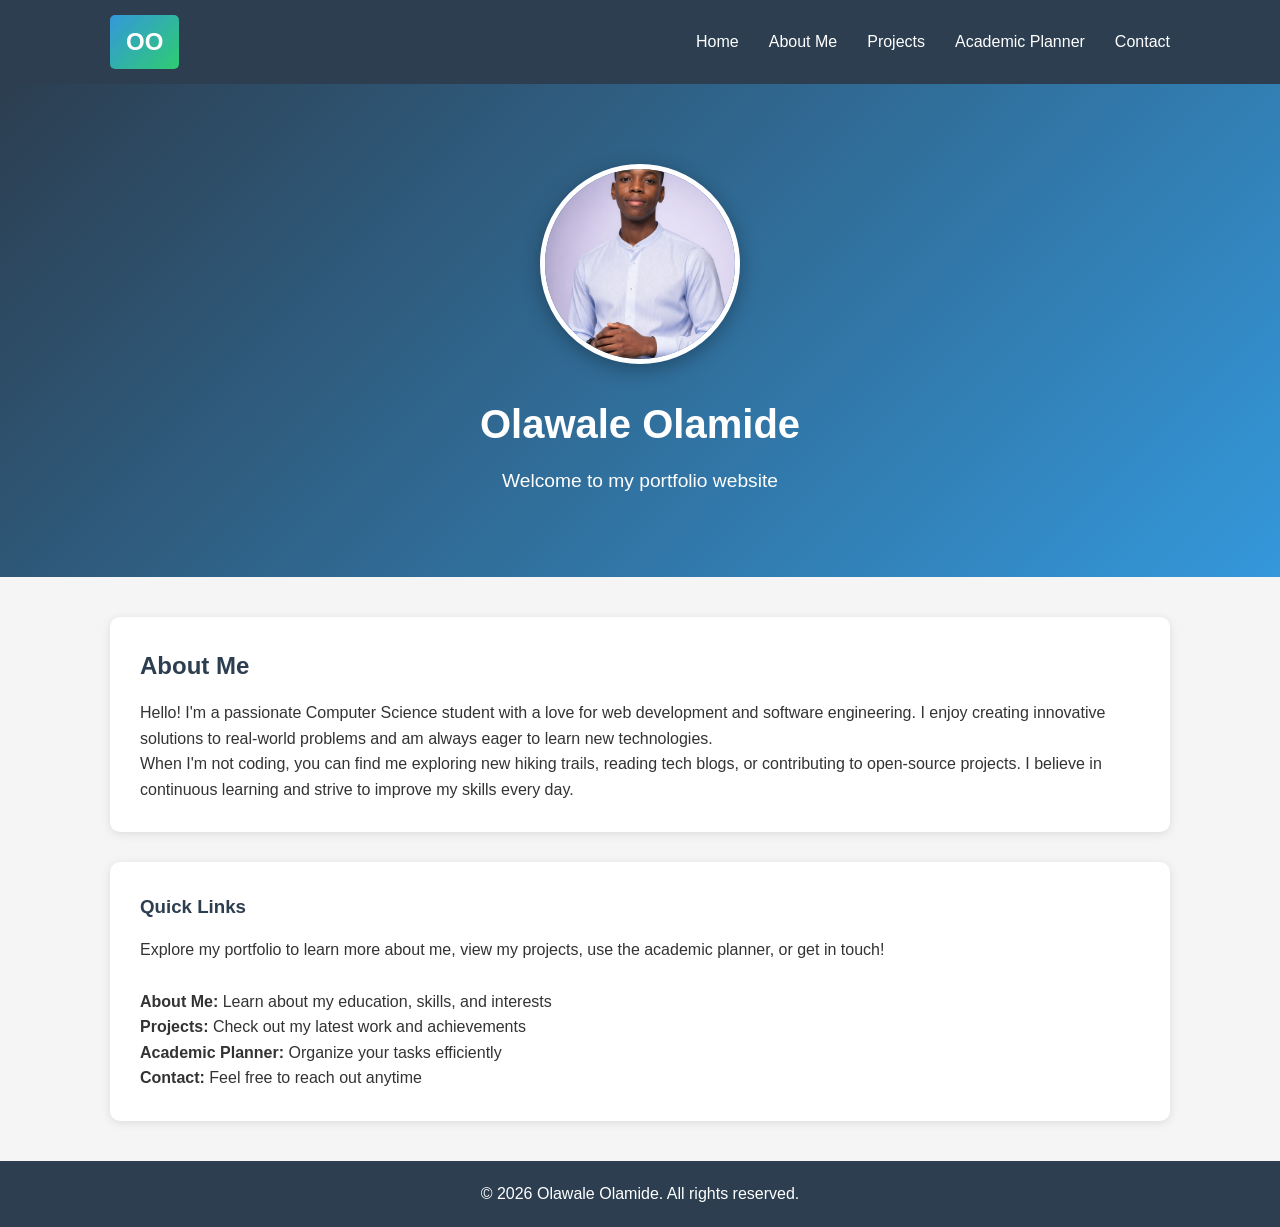
==== index.html @ 68f04a1d "Add responsive header with logo and hamburger menu" ====
<!DOCTYPE html>
<html lang="en">
<head>
    <meta charset="UTF-8">
    <meta name="viewport" content="width=device-width, initial-scale=1.0">
    <title>Olawale Olamide - Portfolio</title>
    <link rel="stylesheet" href="styles.css">
</head>
<body>
    <nav>
        <div class="nav-container">
            <a href="index.html" class="logo">OO</a>
            <button class="hamburger" id="hamburger" aria-label="Menu">
                <span></span>
                <span></span>
                <span></span>
            </button>
            <ul class="nav-menu" id="navMenu">
                <li><a href="index.html">Home</a></li>
                <li><a href="about.html">About Me</a></li>
                <li><a href="projects.html">Projects</a></li>
                <li><a href="planner.html">Academic Planner</a></li>
                <li><a href="contact.html">Contact</a></li>
            </ul>
        </div>
    </nav>

    <section class="hero">
        <img src="images/ChatGPT Image Dec 24, 2025, 05_37_59 PM.png" alt="Olawale Olamide">
        <h1>Olawale Olamide</h1>
        <p>Welcome to my portfolio website</p>
    </section>

    <div class="container">
        <div class="card bio">
            <div class="bio-text">
                <h3>About Me</h3>
                <p>Hello! I'm a passionate Computer Science student with a love for web development and software engineering. I enjoy creating innovative solutions to real-world problems and am always eager to learn new technologies.</p>
                <p>When I'm not coding, you can find me exploring new hiking trails, reading tech blogs, or contributing to open-source projects. I believe in continuous learning and strive to improve my skills every day.</p>
            </div>
        </div>

        <div class="card">
            <h3 style="color: #2c3e50; margin-bottom: 15px;">Quick Links</h3>
            <p>Explore my portfolio to learn more about me, view my projects, use the academic planner, or get in touch!</p>
            <br>
            <p><strong>About Me:</strong> Learn about my education, skills, and interests</p>
            <p><strong>Projects:</strong> Check out my latest work and achievements</p>
            <p><strong>Academic Planner:</strong> Organize your tasks efficiently</p>
            <p><strong>Contact:</strong> Feel free to reach out anytime</p>
        </div>
    </div>

    <footer>
        <p>&copy; 2026 Olawale Olamide. All rights reserved.</p>
    </footer>
    <script src="script.js"></script>
</body>
</html>
---- styles.css ----
* {
    margin: 0;
    padding: 0;
    box-sizing: border-box;
}

html {
    scroll-behavior: smooth;
}

body {
    font-family: 'Segoe UI', Tahoma, Geneva, Verdana, sans-serif;
    line-height: 1.6;
    color: #333;
    background-color: #f5f5f5;
    animation: fadeIn 0.8s ease-in;
}

@keyframes fadeIn {
    from { opacity: 0; }
    to { opacity: 1; }
}

@keyframes slideUp {
    from { 
        opacity: 0; 
        transform: translateY(30px); 
    }
    to { 
        opacity: 1; 
        transform: translateY(0); 
    }
}

@keyframes slideIn {
    from { 
        opacity: 0; 
        transform: translateX(-30px); 
    }
    to { 
        opacity: 1; 
        transform: translateX(0); 
    }
}

@keyframes scaleIn {
    from { 
        opacity: 0; 
        transform: scale(0.9); 
    }
    to { 
        opacity: 1; 
        transform: scale(1); 
    }
}

@keyframes pulse {
    0%, 100% { transform: scale(1); }
    50% { transform: scale(1.05); }
}

@keyframes bounce {
    0%, 20%, 50%, 80%, 100% { transform: translateY(0); }
    40% { transform: translateY(-10px); }
    60% { transform: translateY(-5px); }
}

@keyframes shimmer {
    0% { background-position: -200% 0; }
    100% { background-position: 200% 0; }
}

/* Navigation */
nav {
    background-color: #2c3e50;
    padding: 15px 0;
    position: sticky;
    top: 0;
    z-index: 100;
}

.nav-container {
    max-width: 1100px;
    margin: 0 auto;
    padding: 0 20px;
    display: flex;
    justify-content: space-between;
    align-items: center;
}

.logo {
    color: white;
    font-size: 24px;
    font-weight: bold;
    text-decoration: none;
    background: linear-gradient(135deg, #3498db, #2ecc71);
    padding: 8px 16px;
    border-radius: 5px;
    transition: all 0.3s ease;
}

.logo:hover {
    transform: scale(1.05);
    box-shadow: 0 5px 15px rgba(52, 152, 219, 0.4);
}

.hamburger {
    display: none;
    flex-direction: column;
    cursor: pointer;
    background: none;
    border: none;
    padding: 5px;
    z-index: 101;
}

.hamburger span {
    width: 25px;
    height: 3px;
    background: white;
    margin: 3px 0;
    transition: all 0.3s ease;
    border-radius: 2px;
}

.hamburger.active span:nth-child(1) {
    transform: rotate(45deg) translate(5px, 5px);
}

.hamburger.active span:nth-child(2) {
    opacity: 0;
}

.hamburger.active span:nth-child(3) {
    transform: rotate(-45deg) translate(7px, -6px);
}

.nav-menu {
    list-style: none;
    display: flex;
    gap: 30px;
}

.nav-menu li a {
    color: white;
    text-decoration: none;
    font-size: 16px;
    transition: all 0.3s ease;
    position: relative;
    padding: 5px 0;
}

.nav-menu li a::after {
    content: '';
    position: absolute;
    width: 0;
    height: 2px;
    bottom: 0;
    left: 50%;
    background: #3498db;
    transition: all 0.3s ease;
    transform: translateX(-50%);
}

.nav-menu li a:hover {
    color: #3498db;
}

.nav-menu li a:hover::after {
    width: 100%;
}

/* Hero Section */
.hero {
    background: linear-gradient(135deg, #2c3e50, #3498db);
    color: white;
    text-align: center;
    padding: 80px 20px;
}

.hero img {
    width: 200px;
    height: 200px;
    border-radius: 50%;
    object-fit: cover;
    border: 5px solid white;
    margin-bottom: 20px;
    transition: all 0.4s ease;
    box-shadow: 0 5px 20px rgba(0,0,0,0.3);
}

.hero img:hover {
    transform: scale(1.1) rotate(5deg);
    box-shadow: 0 10px 30px rgba(0,0,0,0.4);
}

.hero h1 {
    font-size: 2.5em;
    margin-bottom: 10px;
}

.hero p {
    font-size: 1.2em;
    max-width: 600px;
    margin: 0 auto;
}

/* Container */
.container {
    max-width: 1100px;
    margin: 40px auto;
    padding: 0 20px;
}

/* Section Titles */
.section-title {
    text-align: center;
    font-size: 2em;
    color: #2c3e50;
    margin-bottom: 30px;
    position: relative;
}

.section-title::after {
    content: '';
    display: block;
    width: 80px;
    height: 4px;
    background: linear-gradient(90deg, #3498db, #2ecc71);
    margin: 10px auto 0;
    animation: shimmer 2s infinite;
    background-size: 200% 100%;
}

/* Cards */
.card {
    background: white;
    border-radius: 10px;
    box-shadow: 0 2px 10px rgba(0,0,0,0.1);
    padding: 30px;
    margin-bottom: 30px;
    transition: all 0.4s ease;
}

.card:hover {
    transform: translateY(-8px);
    box-shadow: 0 15px 35px rgba(0,0,0,0.15);
}

/* Reveal Animation */
.reveal-item {
    opacity: 0;
    transform: translateY(30px);
}

.reveal-item.revealed {
    opacity: 1;
    transform: translateY(0);
}

/* Bio Section */
.bio {
    display: flex;
    gap: 40px;
    align-items: center;
    flex-wrap: wrap;
}

.bio-text {
    flex: 1;
    min-width: 300px;
}

.bio-text h3 {
    color: #2c3e50;
    margin-bottom: 15px;
    font-size: 1.5em;
}

/* About Page */
.about-grid {
    display: grid;
    grid-template-columns: repeat(auto-fit, minmax(300px, 1fr));
    gap: 30px;
}

.skill-list {
    list-style: none;
    display: flex;
    flex-wrap: wrap;
    gap: 10px;
}

.skill-list li {
    background: linear-gradient(135deg, #3498db, #2980b9);
    color: white;
    padding: 8px 16px;
    border-radius: 20px;
    font-size: 14px;
    transition: all 0.3s ease;
    cursor: pointer;
}

.skill-list li:hover {
    transform: scale(1.1);
    box-shadow: 0 5px 15px rgba(52, 152, 219, 0.4);
}

/* Projects Page */
.projects-grid {
    display: grid;
    grid-template-columns: repeat(auto-fit, minmax(320px, 1fr));
    gap: 30px;
}

.project-card {
    background: white;
    border-radius: 10px;
    overflow: hidden;
    box-shadow: 0 2px 10px rgba(0,0,0,0.1);
    transition: all 0.4s ease;
}

.project-card:hover {
    transform: translateY(-10px) scale(1.02);
    box-shadow: 0 20px 40px rgba(0,0,0,0.2);
}

.project-card img {
    width: 100%;
    height: 200px;
    object-fit: cover;
    transition: transform 0.5s ease;
}

.project-card:hover img {
    transform: scale(1.1);
}

.project-card .project-info {
    padding: 20px;
}

.project-card h3 {
    color: #2c3e50;
    margin-bottom: 10px;
}

.project-card p {
    color: #666;
    margin-bottom: 15px;
}

.project-link {
    color: #3498db;
    text-decoration: none;
    font-weight: bold;
}

/* Planner Page */
.planner-container {
    max-width: 600px;
    margin: 0 auto;
}

.input-group {
    display: flex;
    gap: 10px;
    margin-bottom: 20px;
}

.input-group input {
    flex: 1;
    padding: 12px;
    border: 2px solid #ddd;
    border-radius: 5px;
    font-size: 16px;
    transition: all 0.3s ease;
}

.input-group input:focus {
    border-color: #3498db;
    box-shadow: 0 0 10px rgba(52, 152, 219, 0.3);
}

.input-group button {
    padding: 12px 24px;
    background: linear-gradient(135deg, #3498db, #2980b9);
    color: white;
    border: none;
    border-radius: 5px;
    cursor: pointer;
    font-size: 16px;
    transition: all 0.3s ease;
}

.input-group button:hover {
    transform: scale(1.05);
    box-shadow: 0 5px 15px rgba(52, 152, 219, 0.4);
}

.input-group button:active {
    transform: scale(0.98);
}

.task-list {
    list-style: none;
}

.task-item {
    display: flex;
    align-items: center;
    gap: 15px;
    padding: 15px;
    background: white;
    border-radius: 5px;
    margin-bottom: 10px;
    box-shadow: 0 2px 5px rgba(0,0,0,0.1);
    transition: all 0.3s ease;
}

.task-item:hover {
    transform: translateX(5px);
    box-shadow: 0 5px 15px rgba(0,0,0,0.15);
}

.task-item.completed span {
    text-decoration: line-through;
    color: #999;
}

.task-item span {
    flex: 1;
    font-size: 16px;
}

.task-item button {
    padding: 8px 12px;
    border: none;
    border-radius: 5px;
    cursor: pointer;
    font-size: 14px;
    transition: all 0.3s ease;
}

.task-item button:hover {
    transform: scale(1.1);
}

.task-item button:active {
    transform: scale(0.95);
}

.btn-complete {
    background: linear-gradient(135deg, #27ae60, #2ecc71);
    color: white;
}

.btn-complete:hover {
    box-shadow: 0 5px 15px rgba(39, 174, 96, 0.4);
}

.btn-delete {
    background: linear-gradient(135deg, #e74c3c, #c0392b);
    color: white;
}

.btn-delete:hover {
    box-shadow: 0 5px 15px rgba(231, 76, 60, 0.4);
}

/* Contact Page */
.contact-form {
    max-width: 600px;
    margin: 0 auto;
}

.form-group {
    margin-bottom: 20px;
}

.form-group label {
    display: block;
    margin-bottom: 8px;
    color: #2c3e50;
    font-weight: bold;
}

.form-group input,
.form-group textarea {
    width: 100%;
    padding: 12px;
    border: 2px solid #ddd;
    border-radius: 5px;
    font-size: 16px;
    font-family: inherit;
    transition: all 0.3s ease;
}

.form-group textarea {
    height: 150px;
    resize: vertical;
}

.form-group input:focus,
.form-group textarea:focus {
    outline: none;
    border-color: #3498db;
    box-shadow: 0 0 15px rgba(52, 152, 219, 0.3);
    transform: scale(1.02);
}

.error-message {
    color: #e74c3c;
    font-size: 14px;
    margin-top: 5px;
    display: none;
}

.submit-btn {
    width: 100%;
    padding: 14px;
    background: linear-gradient(135deg, #3498db, #2980b9);
    color: white;
    border: none;
    border-radius: 5px;
    font-size: 18px;
    cursor: pointer;
    transition: all 0.3s ease;
    position: relative;
    overflow: hidden;
}

.submit-btn::before {
    content: '';
    position: absolute;
    top: 0;
    left: -100%;
    width: 100%;
    height: 100%;
    background: linear-gradient(90deg, transparent, rgba(255,255,255,0.3), transparent);
    transition: left 0.5s ease;
}

.submit-btn:hover::before {
    left: 100%;
}

.submit-btn:hover {
    transform: translateY(-3px);
    box-shadow: 0 10px 20px rgba(52, 152, 219, 0.4);
}

.submit-btn:active {
    transform: translateY(-1px);
}

/* Footer */
footer {
    background: #2c3e50;
    color: white;
    text-align: center;
    padding: 20px;
    margin-top: 40px;
    transition: all 0.3s ease;
}

footer:hover {
    background: #34495e;
}

/* Responsive */
@media (max-width: 768px) {
    .hamburger {
        display: flex;
    }

    .nav-menu {
        position: fixed;
        top: 70px;
        left: -100%;
        width: 100%;
        height: calc(100vh - 70px);
        background: #2c3e50;
        flex-direction: column;
        align-items: center;
        justify-content: flex-start;
        padding-top: 40px;
        gap: 25px;
        transition: left 0.3s ease;
    }

    .nav-menu.active {
        left: 0;
    }

    .nav-menu li a {
        font-size: 20px;
    }

    .hero h1 {
        font-size: 1.8em;
    }

    .bio {
        flex-direction: column;
        text-align: center;
    }

    .projects-grid {
        grid-template-columns: 1fr;
    }

    .about-grid {
        grid-template-columns: 1fr;
    }
}
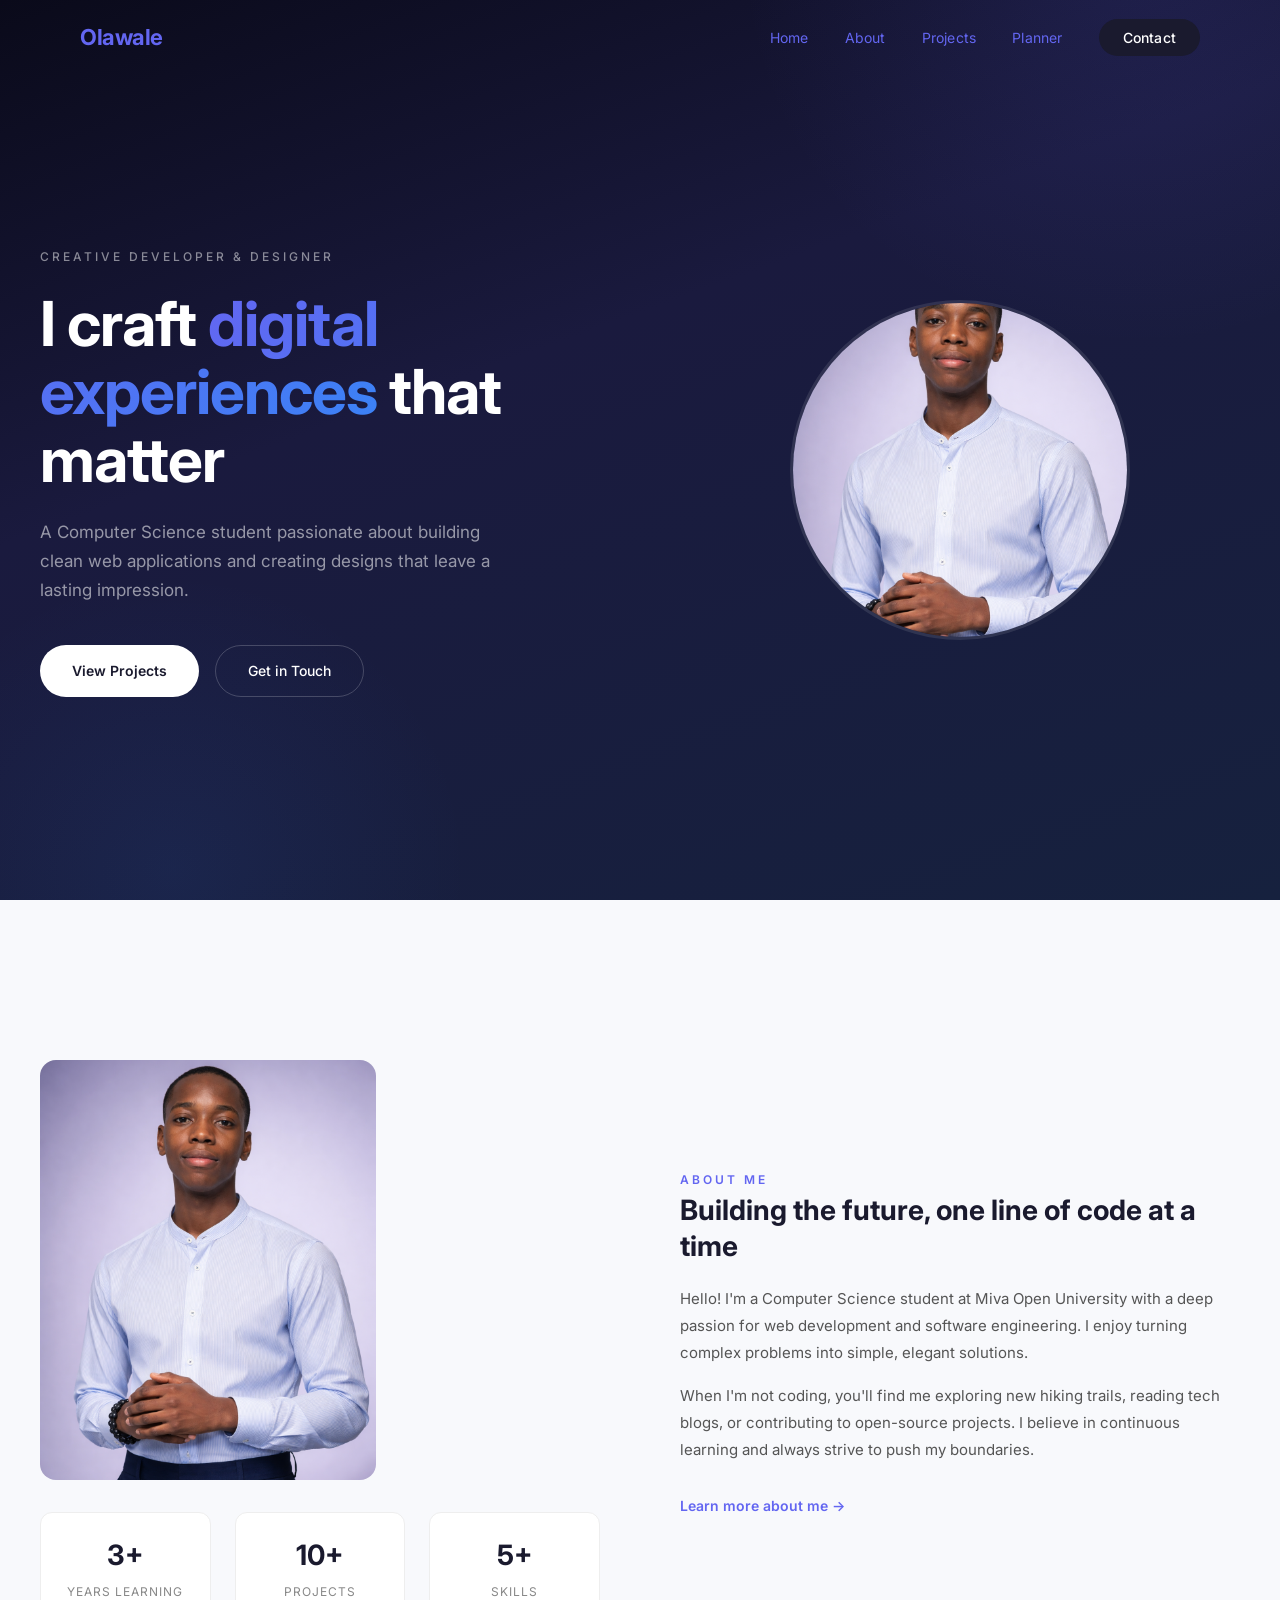
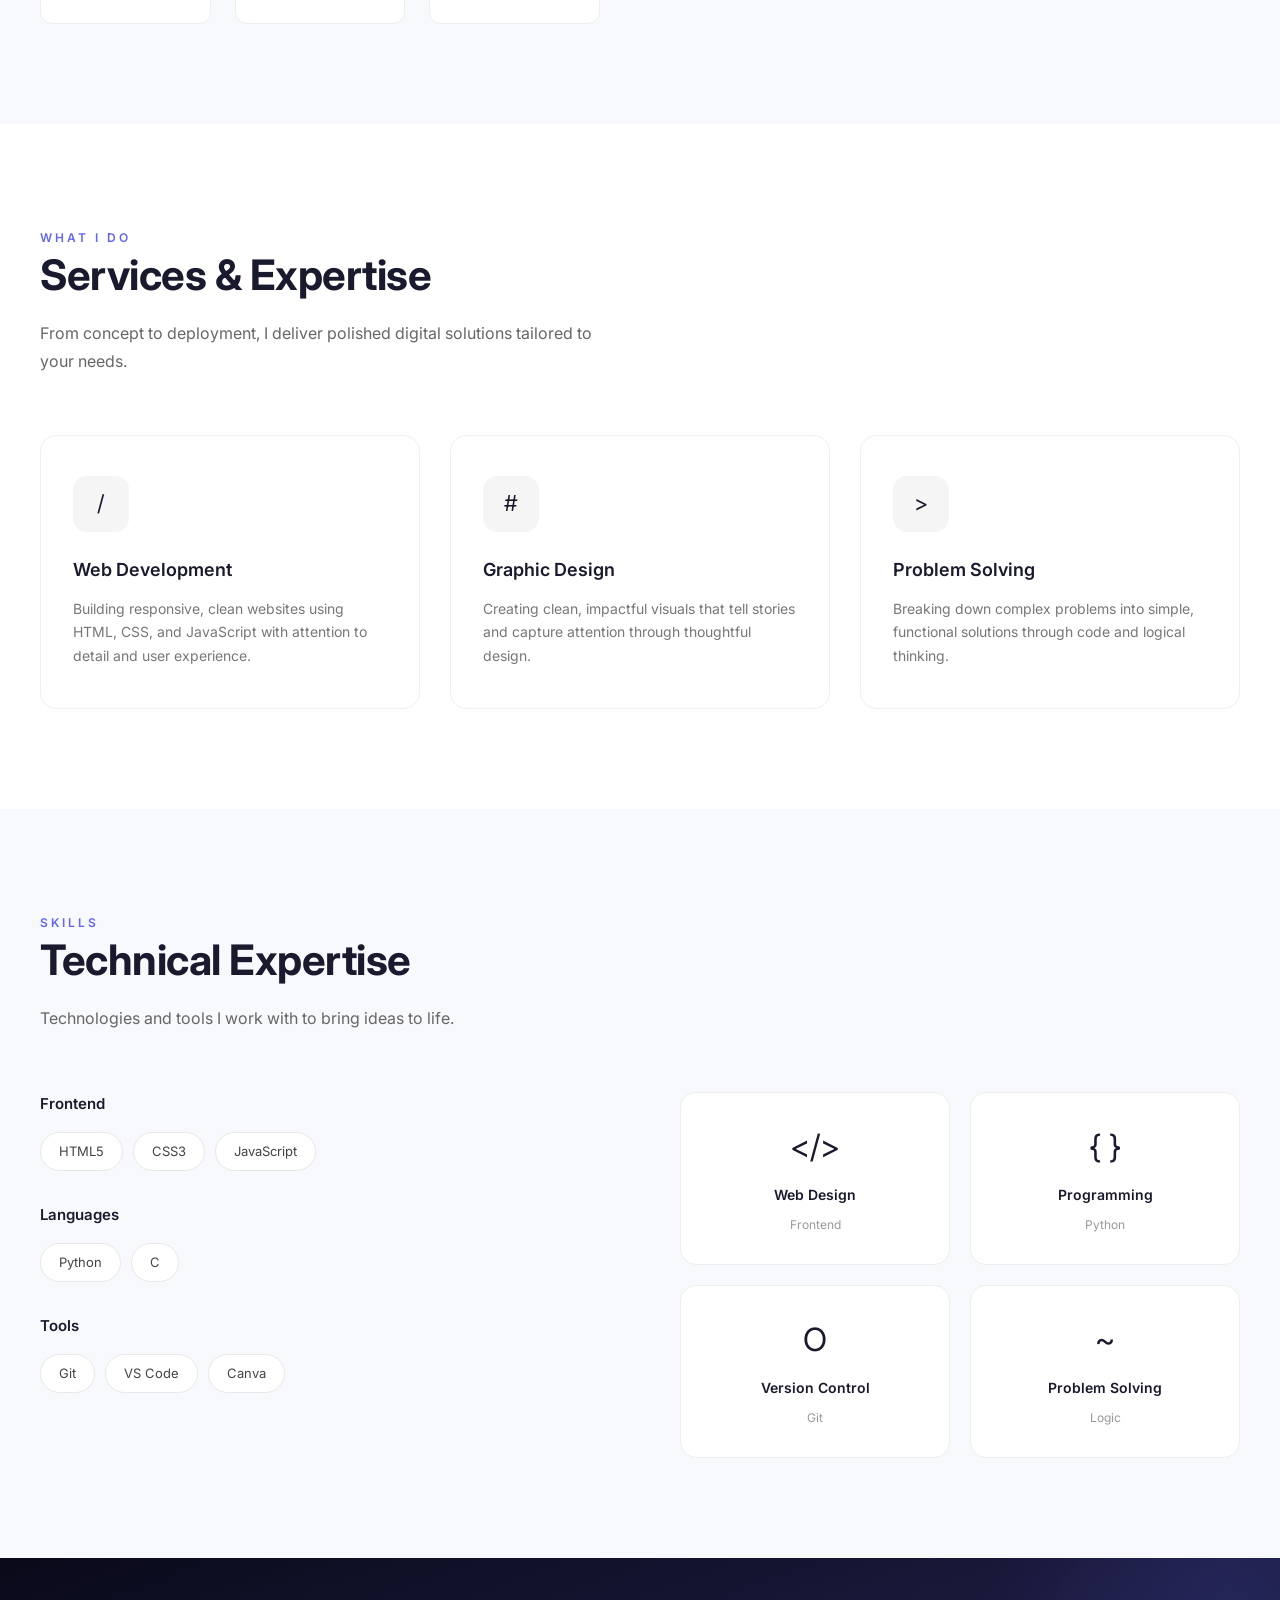
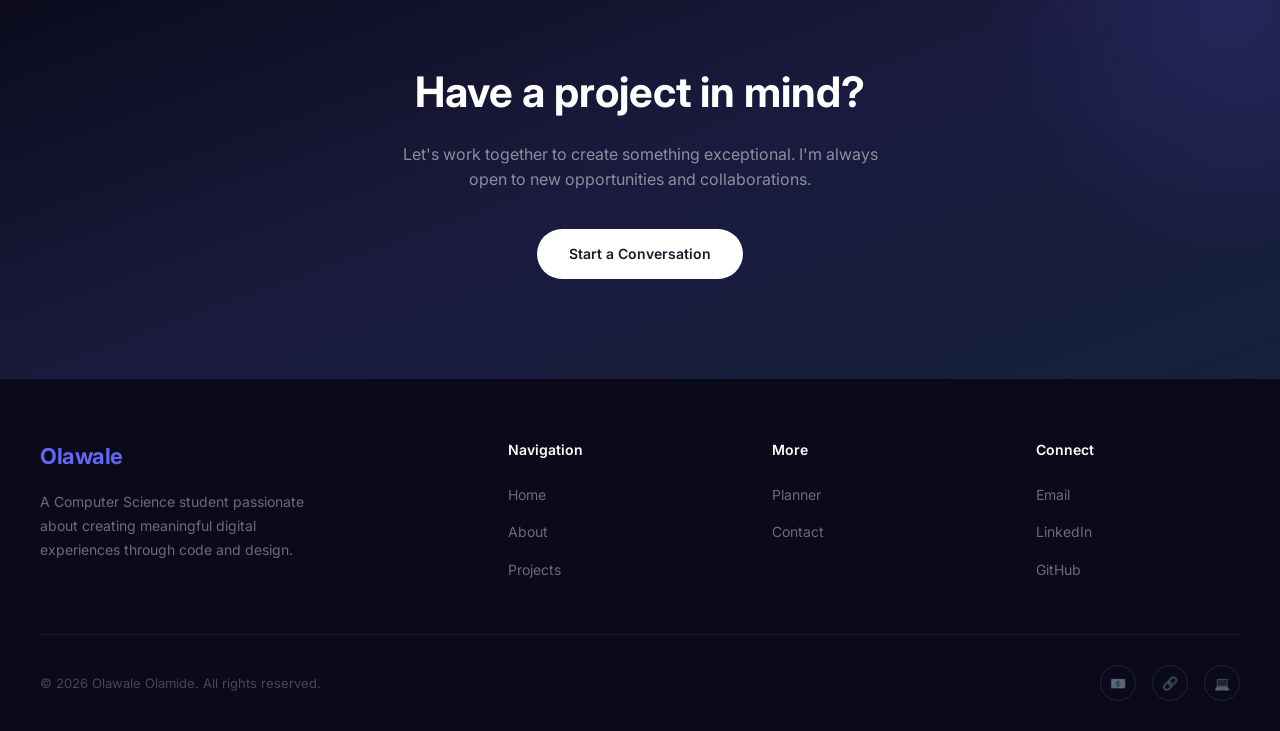
==== commit 601df3b9: "Update website content, fix about page, update links and styling" ====
--- a/index.html
+++ b/index.html
@@ -1,59 +1,226 @@
 <!DOCTYPE html>
 <html lang="en">
+
 <head>
     <meta charset="UTF-8">
     <meta name="viewport" content="width=device-width, initial-scale=1.0">
     <title>Olawale Olamide - Portfolio</title>
     <link rel="stylesheet" href="styles.css">
 </head>
+
 <body>
-    <nav>
+
+    <nav class="navbar" id="navbar">
         <div class="nav-container">
-            <a href="index.html" class="logo">OO</a>
+            <a href="index.html" class="logo">Olawale</a>
             <button class="hamburger" id="hamburger" aria-label="Menu">
                 <span></span>
                 <span></span>
                 <span></span>
             </button>
-            <ul class="nav-menu" id="navMenu">
+            <ul class="nav-links" id="navLinks">
                 <li><a href="index.html">Home</a></li>
-                <li><a href="about.html">About Me</a></li>
+                <li><a href="about.html">About</a></li>
                 <li><a href="projects.html">Projects</a></li>
-                <li><a href="planner.html">Academic Planner</a></li>
-                <li><a href="contact.html">Contact</a></li>
+                <li><a href="planner.html">Planner</a></li>
+                <li><a href="contact.html" class="btn-nav">Contact</a></li>
             </ul>
         </div>
     </nav>
 
     <section class="hero">
-        <img src="images/ChatGPT Image Dec 24, 2025, 05_37_59 PM.png" alt="Olawale Olamide">
-        <h1>Olawale Olamide</h1>
-        <p>Welcome to my portfolio website</p>
-    </section>
-
-    <div class="container">
-        <div class="card bio">
-            <div class="bio-text">
-                <h3>About Me</h3>
-                <p>Hello! I'm a passionate Computer Science student with a love for web development and software engineering. I enjoy creating innovative solutions to real-world problems and am always eager to learn new technologies.</p>
-                <p>When I'm not coding, you can find me exploring new hiking trails, reading tech blogs, or contributing to open-source projects. I believe in continuous learning and strive to improve my skills every day.</p>
-            </div>
-        </div>
-
-        <div class="card">
-            <h3 style="color: #2c3e50; margin-bottom: 15px;">Quick Links</h3>
-            <p>Explore my portfolio to learn more about me, view my projects, use the academic planner, or get in touch!</p>
-            <br>
-            <p><strong>About Me:</strong> Learn about my education, skills, and interests</p>
-            <p><strong>Projects:</strong> Check out my latest work and achievements</p>
-            <p><strong>Academic Planner:</strong> Organize your tasks efficiently</p>
-            <p><strong>Contact:</strong> Feel free to reach out anytime</p>
-        </div>
-    </div>
-
-    <footer>
-        <p>&copy; 2026 Olawale Olamide. All rights reserved.</p>
+        <div class="hero-container">
+            <div class="hero-content">
+                <span class="hero-tag">Creative Developer & Designer</span>
+                <h1 class="hero-title">I craft <span class="highlight">digital experiences</span> that matter</h1>
+                <p class="hero-desc">A Computer Science student passionate about building clean web applications and
+                    creating designs that leave a lasting impression.</p>
+                <div class="hero-buttons">
+                    <a href="projects.html" class="btn-primary">View Projects</a>
+                    <a href="contact.html" class="btn-outline">Get in Touch</a>
+                </div>
+            </div>
+            <div class="hero-image">
+                <img src="images/ChatGPT Image Dec 24, 2025, 05_37_59 PM.png" alt="Olawale Olamide">
+            </div>
+        </div>
+    </section>
+
+    <section class="about-section">
+        <div class="section-container">
+            <div class="about-grid">
+                <div class="about-image reveal">
+                    <div class="about-images-row">
+                        <img src="images/ChatGPT Image Dec 24, 2025, 05_37_59 PM.png" alt="Olawale Olamide"
+                            class="about-img-primary">
+                    </div>
+                    <div class="about-stats">
+                        <div class="stat-item">
+                            <span class="stat-number">3+</span>
+                            <span class="stat-label">Years Learning</span>
+                        </div>
+                        <div class="stat-item">
+                            <span class="stat-number">10+</span>
+                            <span class="stat-label">Projects</span>
+                        </div>
+                        <div class="stat-item">
+                            <span class="stat-number">5+</span>
+                            <span class="stat-label">Skills</span>
+                        </div>
+                    </div>
+                </div>
+                <div class="about-text reveal reveal-delay-2">
+                    <span class="section-label">About Me</span>
+                    <h3>Building the future, one line of code at a time</h3>
+                    <p>Hello! I'm a Computer Science student at Miva Open University with a deep passion for web
+                        development and software engineering. I enjoy turning complex problems into simple, elegant
+                        solutions.</p>
+                    <p>When I'm not coding, you'll find me exploring new hiking trails, reading tech blogs, or
+                        contributing to open-source projects. I believe in continuous learning and always strive to push
+                        my boundaries.</p>
+                    <a href="about.html" class="btn-text">Learn more about me &rarr;</a>
+                </div>
+            </div>
+        </div>
+    </section>
+
+    <section class="services-section">
+        <div class="section-container">
+            <div class="reveal">
+                <span class="section-label">What I Do</span>
+                <h2 class="section-title">Services & Expertise</h2>
+                <p class="section-desc">From concept to deployment, I deliver polished digital solutions tailored to
+                    your needs.</p>
+            </div>
+            <div class="services-grid">
+                <div class="service-card reveal reveal-delay-1">
+                    <div class="service-icon">/</div>
+                    <h3>Web Development</h3>
+                    <p>Building responsive, clean websites using HTML, CSS, and JavaScript with attention to detail and
+                        user experience.</p>
+                </div>
+                <div class="service-card reveal reveal-delay-2">
+                    <div class="service-icon">#</div>
+                    <h3>Graphic Design</h3>
+                    <p>Creating clean, impactful visuals that tell stories and capture attention through thoughtful
+                        design.</p>
+                </div>
+                <div class="service-card reveal reveal-delay-3">
+                    <div class="service-icon">&gt;</div>
+                    <h3>Problem Solving</h3>
+                    <p>Breaking down complex problems into simple, functional solutions through code and logical
+                        thinking.</p>
+                </div>
+            </div>
+        </div>
+    </section>
+
+    <section class="skills-section">
+        <div class="section-container">
+            <div class="reveal">
+                <span class="section-label">Skills</span>
+                <h2 class="section-title">Technical Expertise</h2>
+                <p class="section-desc">Technologies and tools I work with to bring ideas to life.</p>
+            </div>
+            <div class="skills-wrapper">
+                <div class="skill-category reveal">
+                    <h4>Frontend</h4>
+                    <div class="skill-tags">
+                        <span class="skill-tag">HTML5</span>
+                        <span class="skill-tag">CSS3</span>
+                        <span class="skill-tag">JavaScript</span>
+                    </div>
+                    <h4>Languages</h4>
+                    <div class="skill-tags">
+                        <span class="skill-tag">Python</span>
+                        <span class="skill-tag">C</span>
+                    </div>
+                    <h4>Tools</h4>
+                    <div class="skill-tags">
+                        <span class="skill-tag">Git</span>
+                        <span class="skill-tag">VS Code</span>
+                        <span class="skill-tag">Canva</span>
+                    </div>
+                </div>
+                <div class="skills-visual reveal reveal-delay-2">
+                    <div class="skill-block">
+                        <div class="skill-block-icon">&lt;/&gt;</div>
+                        <h5>Web Design</h5>
+                        <span>Frontend</span>
+                    </div>
+                    <div class="skill-block">
+                        <div class="skill-block-icon">{ }</div>
+                        <h5>Programming</h5>
+                        <span>Python</span>
+                    </div>
+                    <div class="skill-block">
+                        <div class="skill-block-icon">O</div>
+                        <h5>Version Control</h5>
+                        <span>Git</span>
+                    </div>
+                    <div class="skill-block">
+                        <div class="skill-block-icon">~</div>
+                        <h5>Problem Solving</h5>
+                        <span>Logic</span>
+                    </div>
+                </div>
+            </div>
+        </div>
+    </section>
+
+    <section class="cta-section">
+        <div class="section-container reveal">
+            <h2>Have a project in mind?</h2>
+            <p>Let's work together to create something exceptional. I'm always open to new opportunities and
+                collaborations.</p>
+            <a href="contact.html" class="btn-primary">Start a Conversation</a>
+        </div>
+    </section>
+
+    <footer class="footer">
+        <div class="footer-container">
+            <div class="footer-top">
+                <div class="footer-brand">
+                    <a href="index.html" class="logo">Olawale</a>
+                    <p>A Computer Science student passionate about creating meaningful digital experiences through code
+                        and design.</p>
+                </div>
+                <div class="footer-col">
+                    <h4>Navigation</h4>
+                    <ul>
+                        <li><a href="index.html">Home</a></li>
+                        <li><a href="about.html">About</a></li>
+                        <li><a href="projects.html">Projects</a></li>
+                    </ul>
+                </div>
+                <div class="footer-col">
+                    <h4>More</h4>
+                    <ul>
+                        <li><a href="planner.html">Planner</a></li>
+                        <li><a href="contact.html">Contact</a></li>
+                    </ul>
+                </div>
+                <div class="footer-col">
+                    <h4>Connect</h4>
+                    <ul>
+                        <li><a href="mailto:olawaleolamide070@gmail.com">Email</a></li>
+                        <li><a href="https://www.linkedin.com/in/olamide-olawale-1792503b0" target="_blank">LinkedIn</a></li>
+                        <li><a href="https://github.com/olawaleolamide070-ui" target="_blank">GitHub</a></li>
+                    </ul>
+                </div>
+            </div>
+            <div class="footer-bottom">
+                <p>&copy; 2026 Olawale Olamide. All rights reserved.</p>
+                <div class="footer-socials">
+                    <a href="#">&#128231;</a>
+                    <a href="#">&#128279;</a>
+                    <a href="#">&#128187;</a>
+                </div>
+            </div>
+        </div>
     </footer>
+
     <script src="script.js"></script>
 </body>
-</html>
+
+</html>
--- a/styles.css
+++ b/styles.css
@@ -1,3 +1,5 @@
+@import url('https://fonts.googleapis.com/css2?family=Inter:wght@300;400;500;600;700&display=swap');
+
 * {
     margin: 0;
     padding: 0;
@@ -9,99 +11,98 @@
 }
 
 body {
-    font-family: 'Segoe UI', Tahoma, Geneva, Verdana, sans-serif;
+    font-family: 'Inter', -apple-system, BlinkMacSystemFont, sans-serif;
     line-height: 1.6;
-    color: #333;
-    background-color: #f5f5f5;
-    animation: fadeIn 0.8s ease-in;
-}
-
-@keyframes fadeIn {
-    from { opacity: 0; }
-    to { opacity: 1; }
-}
-
-@keyframes slideUp {
-    from { 
-        opacity: 0; 
-        transform: translateY(30px); 
-    }
-    to { 
-        opacity: 1; 
-        transform: translateY(0); 
-    }
-}
-
-@keyframes slideIn {
-    from { 
-        opacity: 0; 
-        transform: translateX(-30px); 
-    }
-    to { 
-        opacity: 1; 
-        transform: translateX(0); 
-    }
-}
-
-@keyframes scaleIn {
-    from { 
-        opacity: 0; 
-        transform: scale(0.9); 
-    }
-    to { 
-        opacity: 1; 
-        transform: scale(1); 
-    }
-}
-
-@keyframes pulse {
-    0%, 100% { transform: scale(1); }
-    50% { transform: scale(1.05); }
-}
-
-@keyframes bounce {
-    0%, 20%, 50%, 80%, 100% { transform: translateY(0); }
-    40% { transform: translateY(-10px); }
-    60% { transform: translateY(-5px); }
-}
-
-@keyframes shimmer {
-    0% { background-position: -200% 0; }
-    100% { background-position: 200% 0; }
-}
-
-/* Navigation */
-nav {
-    background-color: #2c3e50;
-    padding: 15px 0;
-    position: sticky;
+    color: #1a1a2e;
+    background: #fff;
+    overflow-x: hidden;
+}
+
+/* ===================== NAVIGATION ===================== */
+.navbar {
+    position: fixed;
     top: 0;
-    z-index: 100;
+    left: 0;
+    width: 100%;
+    z-index: 1000;
+    padding: 20px 0;
+    transition: all 0.4s cubic-bezier(0.25, 0.46, 0.45, 0.94);
+}
+
+.navbar.scrolled {
+    background: rgba(255, 255, 255, 0.97);
+    backdrop-filter: blur(20px);
+    padding: 12px 0;
+    box-shadow: 0 1px 30px rgba(0, 0, 0, 0.06);
 }
 
 .nav-container {
-    max-width: 1100px;
+    max-width: 1200px;
     margin: 0 auto;
-    padding: 0 20px;
+    padding: 0 40px;
     display: flex;
     justify-content: space-between;
     align-items: center;
 }
 
 .logo {
-    color: white;
-    font-size: 24px;
-    font-weight: bold;
+    font-size: 22px;
+    font-weight: 700;
     text-decoration: none;
-    background: linear-gradient(135deg, #3498db, #2ecc71);
-    padding: 8px 16px;
-    border-radius: 5px;
+    color: #6366f1;
+    letter-spacing: -0.5px;
+    transition: color 0.3s ease;
+}
+
+.navbar.scrolled .logo {
+    color: #1a1a2e;
+}
+
+.nav-links {
+    list-style: none;
+    display: flex;
+    gap: 36px;
+    align-items: center;
+}
+
+.nav-links a {
+    text-decoration: none;
+    color: #6366f1;
+    font-size: 14px;
+    font-weight: 400;
+    transition: color 0.3s ease;
+    letter-spacing: 0.2px;
+}
+
+.navbar.scrolled .nav-links a {
+    color: #555;
+}
+
+.nav-links a:hover {
+    color: #3b82f6;
+}
+
+.navbar.scrolled .nav-links a:hover {
+    color: #1a1a2e;
+}
+
+.nav-links .btn-nav {
+    background: #1a1a2e;
+    color: #fff;
+    padding: 10px 24px;
+    border-radius: 50px;
+    font-weight: 500;
     transition: all 0.3s ease;
 }
 
-.logo:hover {
-    transform: scale(1.05);
-    box-shadow: 0 5px 15px rgba(52, 152, 219, 0.4);
+.navbar.scrolled .btn-nav {
+    background: #1a1a2e;
+    color: #fff;
+}
+
+.nav-links .btn-nav:hover {
+    transform: translateY(-2px);
+    box-shadow: 0 8px 25px rgba(0, 0, 0, 0.15);
 }
 
 .hamburger {
@@ -110,19 +111,22 @@
     cursor: pointer;
     background: none;
     border: none;
-    padding: 5px;
-    z-index: 101;
+    gap: 5px;
+    z-index: 1001;
 }
 
 .hamburger span {
-    width: 25px;
-    height: 3px;
-    background: white;
-    margin: 3px 0;
+    width: 24px;
+    height: 2px;
+    background: #fff;
     transition: all 0.3s ease;
     border-radius: 2px;
 }
 
+.navbar.scrolled .hamburger span {
+    background: #1a1a2e;
+}
+
 .hamburger.active span:nth-child(1) {
     transform: rotate(45deg) translate(5px, 5px);
 }
@@ -132,486 +136,1106 @@
 }
 
 .hamburger.active span:nth-child(3) {
-    transform: rotate(-45deg) translate(7px, -6px);
-}
-
-.nav-menu {
-    list-style: none;
-    display: flex;
-    gap: 30px;
-}
-
-.nav-menu li a {
-    color: white;
-    text-decoration: none;
-    font-size: 16px;
-    transition: all 0.3s ease;
+    transform: rotate(-45deg) translate(5px, -5px);
+}
+
+/* ===================== HERO ===================== */
+.hero {
+    min-height: 100vh;
+    display: flex;
+    align-items: center;
+    background: linear-gradient(160deg, #0a0a1a 0%, #1a1a3e 40%, #16213e 100%);
     position: relative;
-    padding: 5px 0;
-}
-
-.nav-menu li a::after {
+    overflow: hidden;
+    padding: 120px 40px 80px;
+}
+
+.hero::before {
     content: '';
     position: absolute;
-    width: 0;
-    height: 2px;
-    bottom: 0;
-    left: 50%;
-    background: #3498db;
+    top: -50%;
+    right: -20%;
+    width: 800px;
+    height: 800px;
+    background: radial-gradient(circle, rgba(99, 102, 241, 0.12) 0%, transparent 70%);
+    border-radius: 50%;
+}
+
+.hero::after {
+    content: '';
+    position: absolute;
+    bottom: -30%;
+    left: -10%;
+    width: 600px;
+    height: 600px;
+    background: radial-gradient(circle, rgba(59, 130, 246, 0.08) 0%, transparent 70%);
+    border-radius: 50%;
+}
+
+.hero-container {
+    max-width: 1200px;
+    margin: 0 auto;
+    width: 100%;
+    display: grid;
+    grid-template-columns: 1fr 1fr;
+    gap: 80px;
+    align-items: center;
+    position: relative;
+    z-index: 1;
+}
+
+.hero-content {
+    opacity: 0;
+    transform: translateY(40px);
+    animation: fadeUp 0.8s cubic-bezier(0.25, 0.46, 0.45, 0.94) 0.2s forwards;
+}
+
+.hero-tag {
+    display: inline-block;
+    font-size: 12px;
+    font-weight: 500;
+    letter-spacing: 3px;
+    text-transform: uppercase;
+    color: rgba(255, 255, 255, 0.5);
+    margin-bottom: 24px;
+}
+
+.hero-title {
+    font-size: clamp(36px, 5vw, 62px);
+    font-weight: 700;
+    color: #fff;
+    line-height: 1.1;
+    margin-bottom: 24px;
+    letter-spacing: -1px;
+}
+
+.hero-title .highlight {
+    background: linear-gradient(135deg, #6366f1, #3b82f6);
+    -webkit-background-clip: text;
+    -webkit-text-fill-color: transparent;
+    background-clip: text;
+}
+
+.hero-desc {
+    font-size: 17px;
+    color: rgba(255, 255, 255, 0.55);
+    line-height: 1.7;
+    margin-bottom: 40px;
+    max-width: 480px;
+}
+
+.hero-buttons {
+    display: flex;
+    gap: 16px;
+    flex-wrap: wrap;
+}
+
+.btn-primary {
+    display: inline-flex;
+    align-items: center;
+    gap: 8px;
+    padding: 14px 32px;
+    background: #fff;
+    color: #1a1a2e;
+    text-decoration: none;
+    border-radius: 50px;
+    font-size: 14px;
+    font-weight: 600;
     transition: all 0.3s ease;
-    transform: translateX(-50%);
-}
-
-.nav-menu li a:hover {
-    color: #3498db;
-}
-
-.nav-menu li a:hover::after {
-    width: 100%;
-}
-
-/* Hero Section */
-.hero {
-    background: linear-gradient(135deg, #2c3e50, #3498db);
-    color: white;
-    text-align: center;
-    padding: 80px 20px;
-}
-
-.hero img {
-    width: 200px;
-    height: 200px;
+    border: none;
+    cursor: pointer;
+}
+
+.btn-primary:hover {
+    transform: translateY(-3px);
+    box-shadow: 0 12px 35px rgba(255, 255, 255, 0.15);
+}
+
+.btn-outline {
+    display: inline-flex;
+    align-items: center;
+    gap: 8px;
+    padding: 14px 32px;
+    background: transparent;
+    color: #fff;
+    text-decoration: none;
+    border-radius: 50px;
+    font-size: 14px;
+    font-weight: 500;
+    border: 1px solid rgba(255, 255, 255, 0.2);
+    transition: all 0.3s ease;
+    cursor: pointer;
+}
+
+.btn-outline:hover {
+    border-color: rgba(255, 255, 255, 0.5);
+    background: rgba(255, 255, 255, 0.05);
+    transform: translateY(-3px);
+}
+
+.hero-image {
+    display: flex;
+    justify-content: center;
+    align-items: center;
+    opacity: 0;
+    transform: translateY(40px);
+    animation: fadeUp 0.8s cubic-bezier(0.25, 0.46, 0.45, 0.94) 0.5s forwards;
+}
+
+.hero-image img {
+    width: 340px;
+    height: 340px;
     border-radius: 50%;
     object-fit: cover;
-    border: 5px solid white;
+    border: 3px solid rgba(255, 255, 255, 0.1);
+    transition: border-color 0.4s ease, transform 0.4s ease, box-shadow 0.4s ease;
+    animation: heroFloat 4s ease-in-out infinite;
+}
+
+.hero-image img:hover {
+    border-color: rgba(99, 102, 241, 0.4);
+    transform: scale(1.06) rotate(3deg);
+    box-shadow: 0 20px 60px rgba(99, 102, 241, 0.2);
+}
+
+@keyframes heroFloat {
+    0%, 100% { transform: translateY(0) rotate(0deg); }
+    25% { transform: translateY(-10px) rotate(1deg); }
+    75% { transform: translateY(-6px) rotate(-1deg); }
+}
+
+/* ===================== SECTIONS ===================== */
+section {
+    padding: 100px 40px;
+}
+
+.section-container {
+    max-width: 1200px;
+    margin: 0 auto;
+}
+
+.section-label {
+    font-size: 12px;
+    font-weight: 600;
+    letter-spacing: 3px;
+    text-transform: uppercase;
+    color: #6366f1;
+    margin-bottom: 16px;
+}
+
+.section-title {
+    font-size: clamp(28px, 3.5vw, 42px);
+    font-weight: 700;
+    color: #1a1a2e;
+    line-height: 1.2;
     margin-bottom: 20px;
-    transition: all 0.4s ease;
-    box-shadow: 0 5px 20px rgba(0,0,0,0.3);
-}
-
-.hero img:hover {
-    transform: scale(1.1) rotate(5deg);
-    box-shadow: 0 10px 30px rgba(0,0,0,0.4);
-}
-
-.hero h1 {
-    font-size: 2.5em;
-    margin-bottom: 10px;
-}
-
-.hero p {
-    font-size: 1.2em;
-    max-width: 600px;
-    margin: 0 auto;
-}
-
-/* Container */
-.container {
-    max-width: 1100px;
-    margin: 40px auto;
-    padding: 0 20px;
-}
-
-/* Section Titles */
-.section-title {
-    text-align: center;
-    font-size: 2em;
-    color: #2c3e50;
-    margin-bottom: 30px;
-    position: relative;
-}
-
-.section-title::after {
-    content: '';
-    display: block;
-    width: 80px;
-    height: 4px;
-    background: linear-gradient(90deg, #3498db, #2ecc71);
-    margin: 10px auto 0;
-    animation: shimmer 2s infinite;
-    background-size: 200% 100%;
-}
-
-/* Cards */
-.card {
-    background: white;
-    border-radius: 10px;
-    box-shadow: 0 2px 10px rgba(0,0,0,0.1);
-    padding: 30px;
-    margin-bottom: 30px;
-    transition: all 0.4s ease;
-}
-
-.card:hover {
-    transform: translateY(-8px);
-    box-shadow: 0 15px 35px rgba(0,0,0,0.15);
-}
-
-/* Reveal Animation */
-.reveal-item {
-    opacity: 0;
-    transform: translateY(30px);
-}
-
-.reveal-item.revealed {
-    opacity: 1;
-    transform: translateY(0);
-}
-
-/* Bio Section */
-.bio {
-    display: flex;
-    gap: 40px;
-    align-items: center;
-    flex-wrap: wrap;
-}
-
-.bio-text {
-    flex: 1;
-    min-width: 300px;
-}
-
-.bio-text h3 {
-    color: #2c3e50;
-    margin-bottom: 15px;
-    font-size: 1.5em;
-}
-
-/* About Page */
+    letter-spacing: -0.5px;
+}
+
+.section-desc {
+    font-size: 16px;
+    color: #666;
+    max-width: 560px;
+    line-height: 1.7;
+}
+
+/* ===================== ABOUT / INTRO ===================== */
+.about-section {
+    background: #f8f9fc;
+}
+
 .about-grid {
     display: grid;
-    grid-template-columns: repeat(auto-fit, minmax(300px, 1fr));
+    grid-template-columns: 1fr 1fr;
+    gap: 80px;
+    align-items: center;
+    margin-top: 60px;
+}
+
+.about-cards-grid {
+    display: grid;
+    grid-template-columns: repeat(2, 1fr);
     gap: 30px;
-}
-
-.skill-list {
-    list-style: none;
+    margin-top: 60px;
+}
+
+.about-image {
+    position: relative;
+}
+
+.about-images-row {
+    display: flex;
+    gap: 16px;
+}
+
+.about-img-primary {
+    width: 60%;
+    height: 420px;
+    object-fit: cover;
+    border-radius: 16px;
+    transition: transform 0.5s ease, box-shadow 0.5s ease;
+}
+
+.about-img-primary:hover {
+    transform: translateY(-12px) rotate(-2deg) scale(1.02);
+    box-shadow: 0 25px 60px rgba(0, 0, 0, 0.15);
+}
+
+.about-img-secondary {
+    width: 40%;
+    height: 420px;
+    object-fit: cover;
+    border-radius: 16px;
+    transition: transform 0.5s ease, box-shadow 0.5s ease;
+}
+
+.about-img-secondary:hover {
+    transform: translateY(-12px) rotate(2deg) scale(1.02);
+    box-shadow: 0 25px 60px rgba(0, 0, 0, 0.15);
+}
+
+.about-stats {
+    display: grid;
+    grid-template-columns: repeat(3, 1fr);
+    gap: 24px;
+    margin-top: 32px;
+}
+
+.stat-item {
+    text-align: center;
+    padding: 20px;
+    background: #fff;
+    border-radius: 12px;
+    border: 1px solid #eee;
+}
+
+.stat-number {
+    font-size: 28px;
+    font-weight: 700;
+    color: #1a1a2e;
+    display: block;
+    animation: statPulse 3s ease-in-out infinite;
+}
+
+@keyframes statPulse {
+    0%, 100% { transform: scale(1); }
+    50% { transform: scale(1.05); }
+}
+
+.stat-label {
+    font-size: 12px;
+    color: #888;
+    text-transform: uppercase;
+    letter-spacing: 1px;
+    margin-top: 4px;
+}
+
+.about-text h3 {
+    font-size: 28px;
+    font-weight: 700;
+    color: #1a1a2e;
+    margin-bottom: 20px;
+    line-height: 1.3;
+}
+
+.about-text p {
+    color: #555;
+    margin-bottom: 16px;
+    font-size: 15px;
+    line-height: 1.8;
+}
+
+.about-text .btn-text {
+    display: inline-flex;
+    align-items: center;
+    gap: 8px;
+    color: #6366f1;
+    text-decoration: none;
+    font-weight: 600;
+    font-size: 14px;
+    margin-top: 16px;
+    transition: gap 0.3s ease;
+}
+
+.about-text .btn-text:hover {
+    gap: 14px;
+}
+
+/* ===================== SERVICES ===================== */
+.services-grid {
+    display: grid;
+    grid-template-columns: repeat(3, 1fr);
+    gap: 30px;
+    margin-top: 60px;
+}
+
+.service-card {
+    padding: 40px 32px;
+    background: #fff;
+    border: 1px solid #f0f0f0;
+    border-radius: 16px;
+    transition: all 0.4s cubic-bezier(0.25, 0.46, 0.45, 0.94);
+}
+
+.service-card:hover {
+    transform: translateY(-8px);
+    box-shadow: 0 20px 60px rgba(0, 0, 0, 0.06);
+    border-color: transparent;
+}
+
+.service-icon {
+    width: 56px;
+    height: 56px;
+    background: #f5f5f5;
+    border-radius: 14px;
+    display: flex;
+    align-items: center;
+    justify-content: center;
+    margin-bottom: 24px;
+    font-size: 22px;
+    color: #1a1a2e;
+    transition: transform 0.3s ease, background 0.3s ease;
+}
+
+.service-card:hover .service-icon {
+    transform: translateY(-4px);
+    background: #eee;
+}
+
+.service-card h3 {
+    font-size: 18px;
+    font-weight: 600;
+    color: #1a1a2e;
+    margin-bottom: 12px;
+}
+
+.service-card p {
+    font-size: 14px;
+    color: #777;
+    line-height: 1.7;
+}
+
+/* ===================== PROJECTS ===================== */
+.projects-grid {
+    display: grid;
+    grid-template-columns: repeat(2, 1fr);
+    gap: 30px;
+    margin-top: 60px;
+}
+
+.project-card {
+    border-radius: 16px;
+    overflow: hidden;
+    background: #fff;
+    border: 1px solid #f0f0f0;
+    transition: all 0.4s cubic-bezier(0.25, 0.46, 0.45, 0.94);
+}
+
+.project-card:hover {
+    transform: translateY(-6px);
+    box-shadow: 0 24px 60px rgba(0, 0, 0, 0.08);
+    border-color: transparent;
+}
+
+.project-thumb {
+    position: relative;
+    overflow: hidden;
+    height: 240px;
+}
+
+.project-thumb img {
+    width: 100%;
+    height: 100%;
+    object-fit: cover;
+    transition: transform 0.6s cubic-bezier(0.25, 0.46, 0.45, 0.94), filter 0.5s ease;
+}
+
+.project-card:hover .project-thumb img {
+    transform: scale(1.08) rotate(1deg);
+    filter: brightness(1.05);
+}
+
+.project-overlay {
+    position: absolute;
+    inset: 0;
+    background: linear-gradient(180deg, transparent 50%, rgba(0, 0, 0, 0.7) 100%);
+    opacity: 0;
+    transition: opacity 0.4s ease;
+    display: flex;
+    align-items: flex-end;
+    padding: 24px;
+}
+
+.project-card:hover .project-overlay {
+    opacity: 1;
+}
+
+.project-overlay a {
+    color: #fff;
+    text-decoration: none;
+    font-size: 13px;
+    font-weight: 500;
+    letter-spacing: 1px;
+    text-transform: uppercase;
+    border-bottom: 1px solid rgba(255, 255, 255, 0.4);
+    padding-bottom: 2px;
+    transition: border-color 0.3s ease;
+}
+
+.project-overlay a:hover {
+    border-color: #fff;
+}
+
+.project-info {
+    padding: 28px;
+}
+
+.project-tag {
+    font-size: 11px;
+    font-weight: 600;
+    letter-spacing: 2px;
+    text-transform: uppercase;
+    color: #6366f1;
+    margin-bottom: 10px;
+}
+
+.project-info h3 {
+    font-size: 19px;
+    font-weight: 600;
+    color: #1a1a2e;
+    margin-bottom: 10px;
+}
+
+.project-info p {
+    font-size: 14px;
+    color: #777;
+    line-height: 1.7;
+}
+
+/* ===================== SKILLS ===================== */
+.skills-section {
+    background: #f8f9fc;
+}
+
+.skills-wrapper {
+    display: grid;
+    grid-template-columns: 1fr 1fr;
+    gap: 80px;
+    align-items: start;
+    margin-top: 60px;
+}
+
+.skill-category h4 {
+    font-size: 15px;
+    font-weight: 600;
+    color: #1a1a2e;
+    margin-bottom: 16px;
+    margin-top: 32px;
+}
+
+.skill-category h4:first-child {
+    margin-top: 0;
+}
+
+.skill-tags {
     display: flex;
     flex-wrap: wrap;
     gap: 10px;
 }
 
-.skill-list li {
-    background: linear-gradient(135deg, #3498db, #2980b9);
-    color: white;
-    padding: 8px 16px;
-    border-radius: 20px;
-    font-size: 14px;
+.skill-tag {
+    padding: 8px 18px;
+    background: #fff;
+    border: 1px solid #e8e8e8;
+    border-radius: 50px;
+    font-size: 13px;
+    color: #444;
+    font-weight: 400;
     transition: all 0.3s ease;
-    cursor: pointer;
-}
-
-.skill-list li:hover {
-    transform: scale(1.1);
-    box-shadow: 0 5px 15px rgba(52, 152, 219, 0.4);
-}
-
-/* Projects Page */
-.projects-grid {
+    cursor: default;
+}
+
+.skill-tag:hover {
+    border-color: #6366f1;
+    color: #6366f1;
+    transform: translateY(-3px);
+    box-shadow: 0 4px 12px rgba(99, 102, 241, 0.1);
+}
+
+.skills-visual {
     display: grid;
-    grid-template-columns: repeat(auto-fit, minmax(320px, 1fr));
-    gap: 30px;
-}
-
-.project-card {
-    background: white;
-    border-radius: 10px;
+    grid-template-columns: 1fr 1fr;
+    gap: 20px;
+}
+
+.skill-block {
+    background: #fff;
+    border: 1px solid #eee;
+    border-radius: 16px;
+    padding: 28px;
+    text-align: center;
+    transition: all 0.3s ease;
+}
+
+.skill-block:hover {
+    transform: translateY(-4px);
+    box-shadow: 0 12px 30px rgba(0, 0, 0, 0.04);
+}
+
+.skill-block-icon {
+    font-size: 32px;
+    margin-bottom: 12px;
+}
+
+.skill-block h5 {
+    font-size: 14px;
+    font-weight: 600;
+    color: #1a1a2e;
+    margin-bottom: 4px;
+}
+
+.skill-block span {
+    font-size: 12px;
+    color: #999;
+}
+
+/* ===================== TESTIMONIALS ===================== */
+.testimonial-card {
+    background: #fff;
+    border: 1px solid #f0f0f0;
+    border-radius: 16px;
+    padding: 40px;
+    max-width: 700px;
+    margin: 60px auto 0;
+    text-align: center;
+}
+
+.testimonial-card .quote {
+    font-size: 18px;
+    color: #333;
+    line-height: 1.8;
+    font-style: italic;
+    margin-bottom: 24px;
+}
+
+.testimonial-author {
+    display: flex;
+    align-items: center;
+    justify-content: center;
+    gap: 16px;
+}
+
+.testimonial-author img {
+    width: 48px;
+    height: 48px;
+    border-radius: 50%;
+    object-fit: cover;
+}
+
+.testimonial-author-info strong {
+    display: block;
+    font-size: 14px;
+    color: #1a1a2e;
+}
+
+.testimonial-author-info span {
+    font-size: 13px;
+    color: #999;
+}
+
+/* ===================== CTA ===================== */
+.cta-section {
+    background: linear-gradient(160deg, #0a0a1a 0%, #1a1a3e 50%, #16213e 100%);
+    text-align: center;
+    padding: 100px 40px;
+    position: relative;
     overflow: hidden;
-    box-shadow: 0 2px 10px rgba(0,0,0,0.1);
-    transition: all 0.4s ease;
-}
-
-.project-card:hover {
-    transform: translateY(-10px) scale(1.02);
-    box-shadow: 0 20px 40px rgba(0,0,0,0.2);
-}
-
-.project-card img {
-    width: 100%;
-    height: 200px;
-    object-fit: cover;
-    transition: transform 0.5s ease;
-}
-
-.project-card:hover img {
-    transform: scale(1.1);
-}
-
-.project-card .project-info {
-    padding: 20px;
-}
-
-.project-card h3 {
-    color: #2c3e50;
-    margin-bottom: 10px;
-}
-
-.project-card p {
-    color: #666;
-    margin-bottom: 15px;
-}
-
-.project-link {
-    color: #3498db;
-    text-decoration: none;
-    font-weight: bold;
-}
-
-/* Planner Page */
-.planner-container {
-    max-width: 600px;
-    margin: 0 auto;
-}
-
-.input-group {
-    display: flex;
-    gap: 10px;
-    margin-bottom: 20px;
-}
-
-.input-group input {
-    flex: 1;
-    padding: 12px;
-    border: 2px solid #ddd;
-    border-radius: 5px;
+}
+
+.cta-section::before {
+    content: '';
+    position: absolute;
+    top: -200px;
+    right: -200px;
+    width: 500px;
+    height: 500px;
+    background: radial-gradient(circle, rgba(99, 102, 241, 0.15) 0%, transparent 70%);
+    border-radius: 50%;
+}
+
+.cta-section .section-container {
+    position: relative;
+    z-index: 1;
+}
+
+.cta-section h2 {
+    font-size: clamp(28px, 3.5vw, 42px);
+    color: #fff;
+    font-weight: 700;
+    margin-bottom: 16px;
+}
+
+.cta-section p {
     font-size: 16px;
-    transition: all 0.3s ease;
-}
-
-.input-group input:focus {
-    border-color: #3498db;
-    box-shadow: 0 0 10px rgba(52, 152, 219, 0.3);
-}
-
-.input-group button {
-    padding: 12px 24px;
-    background: linear-gradient(135deg, #3498db, #2980b9);
-    color: white;
-    border: none;
-    border-radius: 5px;
-    cursor: pointer;
-    font-size: 16px;
-    transition: all 0.3s ease;
-}
-
-.input-group button:hover {
-    transform: scale(1.05);
-    box-shadow: 0 5px 15px rgba(52, 152, 219, 0.4);
-}
-
-.input-group button:active {
-    transform: scale(0.98);
-}
-
-.task-list {
-    list-style: none;
-}
-
-.task-item {
-    display: flex;
-    align-items: center;
-    gap: 15px;
-    padding: 15px;
-    background: white;
-    border-radius: 5px;
-    margin-bottom: 10px;
-    box-shadow: 0 2px 5px rgba(0,0,0,0.1);
-    transition: all 0.3s ease;
-}
-
-.task-item:hover {
-    transform: translateX(5px);
-    box-shadow: 0 5px 15px rgba(0,0,0,0.15);
-}
-
-.task-item.completed span {
-    text-decoration: line-through;
-    color: #999;
-}
-
-.task-item span {
-    flex: 1;
-    font-size: 16px;
-}
-
-.task-item button {
-    padding: 8px 12px;
-    border: none;
-    border-radius: 5px;
-    cursor: pointer;
-    font-size: 14px;
-    transition: all 0.3s ease;
-}
-
-.task-item button:hover {
-    transform: scale(1.1);
-}
-
-.task-item button:active {
-    transform: scale(0.95);
-}
-
-.btn-complete {
-    background: linear-gradient(135deg, #27ae60, #2ecc71);
-    color: white;
-}
-
-.btn-complete:hover {
-    box-shadow: 0 5px 15px rgba(39, 174, 96, 0.4);
-}
-
-.btn-delete {
-    background: linear-gradient(135deg, #e74c3c, #c0392b);
-    color: white;
-}
-
-.btn-delete:hover {
-    box-shadow: 0 5px 15px rgba(231, 76, 60, 0.4);
-}
-
-/* Contact Page */
+    color: rgba(255, 255, 255, 0.5);
+    margin-bottom: 36px;
+    max-width: 500px;
+    margin-left: auto;
+    margin-right: auto;
+}
+
+.cta-section .btn-primary {
+    background: #fff;
+    color: #1a1a2e;
+}
+
+.cta-section .btn-primary:hover {
+    box-shadow: 0 16px 40px rgba(255, 255, 255, 0.12);
+}
+
+/* ===================== CONTACT ===================== */
+.contact-grid {
+    display: grid;
+    grid-template-columns: 1fr 1.2fr;
+    gap: 80px;
+    margin-top: 60px;
+}
+
+.contact-info-item {
+    display: flex;
+    gap: 16px;
+    margin-bottom: 32px;
+}
+
+.contact-info-icon {
+    width: 48px;
+    height: 48px;
+    background: #f0f0ff;
+    border-radius: 12px;
+    display: flex;
+    align-items: center;
+    justify-content: center;
+    font-size: 18px;
+    color: #6366f1;
+    flex-shrink: 0;
+}
+
+.contact-info-item h4 {
+    font-size: 14px;
+    font-weight: 600;
+    color: #1a1a2e;
+    margin-bottom: 4px;
+}
+
+.contact-info-item p {
+    font-size: 14px;
+    color: #777;
+}
+
 .contact-form {
-    max-width: 600px;
-    margin: 0 auto;
+    display: flex;
+    flex-direction: column;
+    gap: 20px;
+}
+
+.form-row {
+    display: grid;
+    grid-template-columns: 1fr 1fr;
+    gap: 20px;
 }
 
 .form-group {
-    margin-bottom: 20px;
+    display: flex;
+    flex-direction: column;
 }
 
 .form-group label {
-    display: block;
+    font-size: 12px;
+    font-weight: 600;
+    text-transform: uppercase;
+    letter-spacing: 1px;
+    color: #555;
     margin-bottom: 8px;
-    color: #2c3e50;
-    font-weight: bold;
 }
 
 .form-group input,
 .form-group textarea {
-    width: 100%;
-    padding: 12px;
-    border: 2px solid #ddd;
-    border-radius: 5px;
-    font-size: 16px;
+    padding: 14px 18px;
+    border: 1px solid #e0e0e0;
+    border-radius: 12px;
+    font-size: 14px;
     font-family: inherit;
+    color: #1a1a2e;
     transition: all 0.3s ease;
-}
-
-.form-group textarea {
-    height: 150px;
-    resize: vertical;
+    background: #fafafa;
 }
 
 .form-group input:focus,
 .form-group textarea:focus {
     outline: none;
-    border-color: #3498db;
-    box-shadow: 0 0 15px rgba(52, 152, 219, 0.3);
-    transform: scale(1.02);
+    border-color: #6366f1;
+    background: #fff;
+    box-shadow: 0 0 0 4px rgba(99, 102, 241, 0.08);
+}
+
+.form-group textarea {
+    height: 140px;
+    resize: vertical;
+}
+
+.form-group input::placeholder,
+.form-group textarea::placeholder {
+    color: #bbb;
 }
 
 .error-message {
-    color: #e74c3c;
-    font-size: 14px;
-    margin-top: 5px;
+    color: #e53e3e;
+    font-size: 12px;
+    margin-top: 6px;
     display: none;
 }
 
-.submit-btn {
-    width: 100%;
-    padding: 14px;
-    background: linear-gradient(135deg, #3498db, #2980b9);
-    color: white;
+.btn-submit {
+    padding: 16px 40px;
+    background: linear-gradient(135deg, #6366f1, #3b82f6);
+    color: #fff;
     border: none;
-    border-radius: 5px;
-    font-size: 18px;
+    border-radius: 50px;
+    font-size: 14px;
+    font-weight: 600;
+    font-family: inherit;
     cursor: pointer;
     transition: all 0.3s ease;
-    position: relative;
-    overflow: hidden;
-}
-
-.submit-btn::before {
-    content: '';
-    position: absolute;
-    top: 0;
-    left: -100%;
-    width: 100%;
-    height: 100%;
-    background: linear-gradient(90deg, transparent, rgba(255,255,255,0.3), transparent);
-    transition: left 0.5s ease;
-}
-
-.submit-btn:hover::before {
-    left: 100%;
-}
-
-.submit-btn:hover {
+    align-self: flex-start;
+}
+
+.btn-submit:hover {
     transform: translateY(-3px);
-    box-shadow: 0 10px 20px rgba(52, 152, 219, 0.4);
-}
-
-.submit-btn:active {
-    transform: translateY(-1px);
-}
-
-/* Footer */
-footer {
-    background: #2c3e50;
-    color: white;
-    text-align: center;
-    padding: 20px;
-    margin-top: 40px;
+    box-shadow: 0 12px 35px rgba(99, 102, 241, 0.3);
+}
+
+/* ===================== FOOTER ===================== */
+.footer {
+    background: #0a0a1a;
+    padding: 60px 40px 30px;
+}
+
+.footer-container {
+    max-width: 1200px;
+    margin: 0 auto;
+}
+
+.footer-top {
+    display: grid;
+    grid-template-columns: 2fr 1fr 1fr 1fr;
+    gap: 60px;
+    padding-bottom: 40px;
+    border-bottom: 1px solid rgba(255, 255, 255, 0.08);
+}
+
+.footer-brand p {
+    color: rgba(255, 255, 255, 0.4);
+    font-size: 14px;
+    line-height: 1.7;
+    margin-top: 16px;
+    max-width: 280px;
+}
+
+.footer-col h4 {
+    color: #fff;
+    font-size: 14px;
+    font-weight: 600;
+    margin-bottom: 20px;
+}
+
+.footer-col ul {
+    list-style: none;
+}
+
+.footer-col ul li {
+    margin-bottom: 12px;
+}
+
+.footer-col ul a {
+    color: rgba(255, 255, 255, 0.4);
+    text-decoration: none;
+    font-size: 14px;
+    transition: color 0.3s ease;
+}
+
+.footer-col ul a:hover {
+    color: #fff;
+}
+
+.footer-bottom {
+    display: flex;
+    justify-content: space-between;
+    align-items: center;
+    padding-top: 30px;
+}
+
+.footer-bottom p {
+    color: rgba(255, 255, 255, 0.25);
+    font-size: 13px;
+}
+
+.footer-socials {
+    display: flex;
+    gap: 16px;
+}
+
+.footer-socials a {
+    width: 36px;
+    height: 36px;
+    border-radius: 50%;
+    border: 1px solid rgba(255, 255, 255, 0.1);
+    display: flex;
+    align-items: center;
+    justify-content: center;
+    color: rgba(255, 255, 255, 0.4);
+    text-decoration: none;
+    font-size: 13px;
     transition: all 0.3s ease;
 }
 
-footer:hover {
-    background: #34495e;
-}
-
-/* Responsive */
+.footer-socials a:hover {
+    border-color: rgba(255, 255, 255, 0.3);
+    color: #fff;
+    transform: translateY(-2px);
+}
+
+/* ===================== ANIMATIONS ===================== */
+@keyframes fadeUp {
+    from {
+        opacity: 0;
+        transform: translateY(40px);
+    }
+    to {
+        opacity: 1;
+        transform: translateY(0);
+    }
+}
+
+.reveal {
+    opacity: 0;
+    transform: translateY(50px);
+    transition: all 0.7s cubic-bezier(0.25, 0.46, 0.45, 0.94);
+}
+
+.reveal.active {
+    opacity: 1;
+    transform: translateY(0);
+}
+
+.reveal-delay-1 { transition-delay: 0.1s; }
+.reveal-delay-2 { transition-delay: 0.2s; }
+.reveal-delay-3 { transition-delay: 0.3s; }
+.reveal-delay-4 { transition-delay: 0.4s; }
+
+/* ===================== RESPONSIVE ===================== */
+@media (max-width: 1024px) {
+    .hero-container {
+        grid-template-columns: 1fr;
+        gap: 50px;
+        text-align: center;
+    }
+
+    .hero-content {
+        order: 2;
+    }
+
+    .hero-image {
+        order: 1;
+    }
+
+    .hero-desc {
+        margin-left: auto;
+        margin-right: auto;
+    }
+
+    .hero-buttons {
+        justify-content: center;
+    }
+
+    .about-grid,
+    .about-cards-grid {
+        grid-template-columns: 1fr;
+        gap: 50px;
+    }
+
+    .services-grid {
+        grid-template-columns: repeat(2, 1fr);
+    }
+
+    .projects-grid {
+        grid-template-columns: repeat(2, 1fr);
+    }
+
+    .skills-wrapper {
+        grid-template-columns: 1fr;
+        gap: 50px;
+    }
+
+    .contact-grid {
+        grid-template-columns: 1fr;
+        gap: 50px;
+    }
+
+    .footer-top {
+        grid-template-columns: 1fr 1fr;
+        gap: 40px;
+    }
+}
+
 @media (max-width: 768px) {
+    section {
+        padding: 70px 24px;
+    }
+
+    .hero {
+        padding: 100px 24px 60px;
+    }
+
+    .nav-container {
+        padding: 0 24px;
+    }
+
     .hamburger {
         display: flex;
     }
 
-    .nav-menu {
+    .nav-links {
         position: fixed;
-        top: 70px;
-        left: -100%;
+        top: 0;
+        right: -100%;
+        width: 280px;
+        height: 100vh;
+        background: #fff;
+        flex-direction: column;
+        padding: 80px 40px 40px;
+        gap: 0;
+        box-shadow: -10px 0 40px rgba(0, 0, 0, 0.1);
+        transition: right 0.35s cubic-bezier(0.25, 0.46, 0.45, 0.94);
+    }
+
+    .nav-links.active {
+        right: 0;
+    }
+
+    .nav-links a {
+        color: #333;
+        padding: 14px 0;
+        border-bottom: 1px solid #f0f0f0;
+        display: block;
         width: 100%;
-        height: calc(100vh - 70px);
-        background: #2c3e50;
+    }
+
+    .nav-links .btn-nav {
+        background: #1a1a2e;
+        color: #fff;
+        text-align: center;
+        margin-top: 16px;
+        border-bottom: none;
+    }
+
+    .services-grid {
+        grid-template-columns: 1fr;
+    }
+
+    .projects-grid {
+        grid-template-columns: 1fr;
+    }
+
+    .project-thumb {
+        height: 200px;
+    }
+
+    .skills-visual {
+        grid-template-columns: 1fr 1fr;
+    }
+
+    .form-row {
+        grid-template-columns: 1fr;
+    }
+
+    .footer-top {
+        grid-template-columns: 1fr;
+        gap: 30px;
+    }
+
+    .footer-bottom {
+        flex-direction: column;
+        gap: 16px;
+        text-align: center;
+    }
+
+    .hero-image img {
+        width: 200px;
+        height: 200px;
+    }
+
+    .about-images-row {
+        flex-direction: column;
+    }
+
+    .about-img-primary,
+    .about-img-secondary {
+        width: 100%;
+        height: 280px;
+    }
+
+    .about-stats {
+        grid-template-columns: repeat(3, 1fr);
+        gap: 12px;
+    }
+
+    .stat-number {
+        font-size: 22px;
+    }
+
+    .testimonial-card {
+        padding: 28px;
+    }
+
+    .testimonial-card .quote {
+        font-size: 16px;
+    }
+}
+
+@media (max-width: 480px) {
+    .hero-title {
+        font-size: 32px;
+    }
+
+    .hero-buttons {
         flex-direction: column;
         align-items: center;
-        justify-content: flex-start;
-        padding-top: 40px;
-        gap: 25px;
-        transition: left 0.3s ease;
-    }
-
-    .nav-menu.active {
-        left: 0;
-    }
-
-    .nav-menu li a {
-        font-size: 20px;
-    }
-
-    .hero h1 {
-        font-size: 1.8em;
-    }
-
-    .bio {
-        flex-direction: column;
-        text-align: center;
-    }
-
-    .projects-grid {
+    }
+
+    .btn-primary,
+    .btn-outline {
+        width: 100%;
+        justify-content: center;
+    }
+
+    .skills-visual {
         grid-template-columns: 1fr;
     }
 
-    .about-grid {
+    .about-stats {
         grid-template-columns: 1fr;
     }
 }
+
+/* Reduced motion */
+@media (prefers-reduced-motion: reduce) {
+    .hero-image img,
+    .about-img-primary,
+    .about-img-secondary {
+        animation: none;
+    }
+    .reveal {
+        opacity: 1;
+        transform: none;
+    }
+}
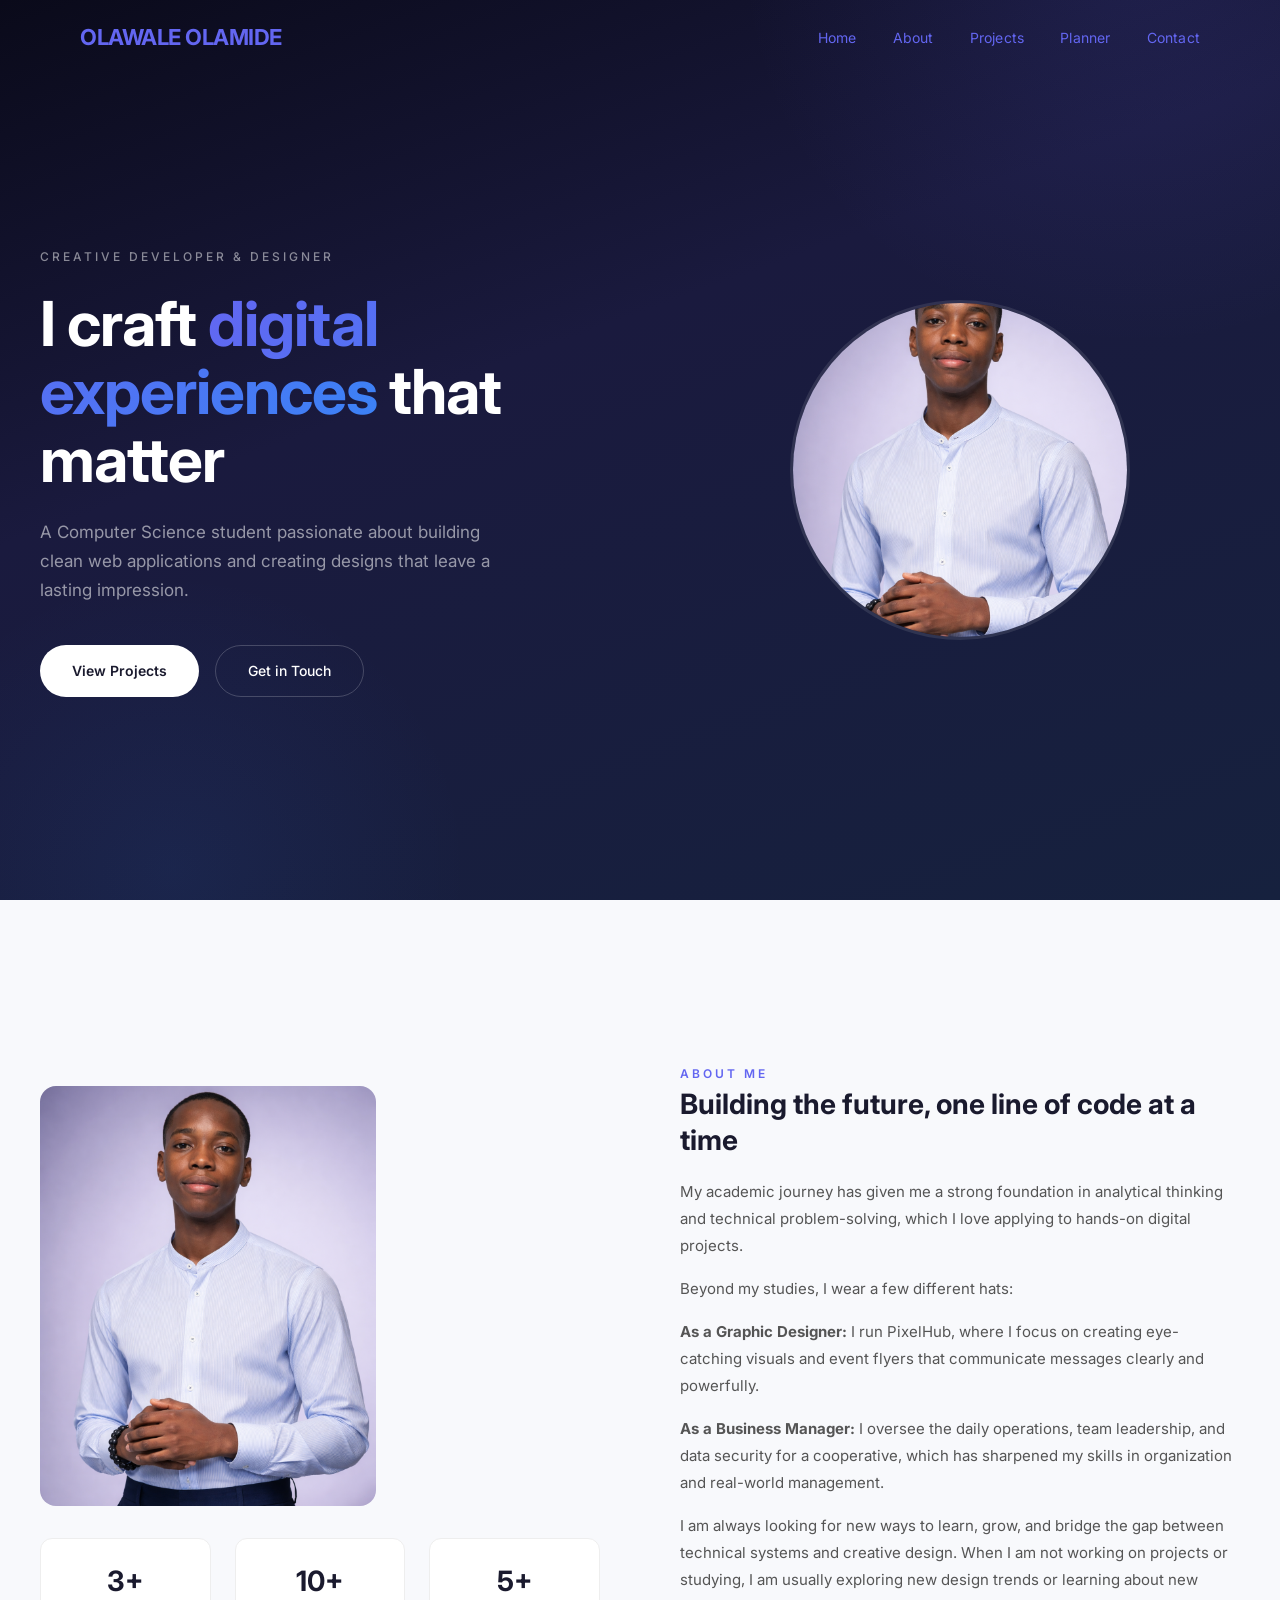
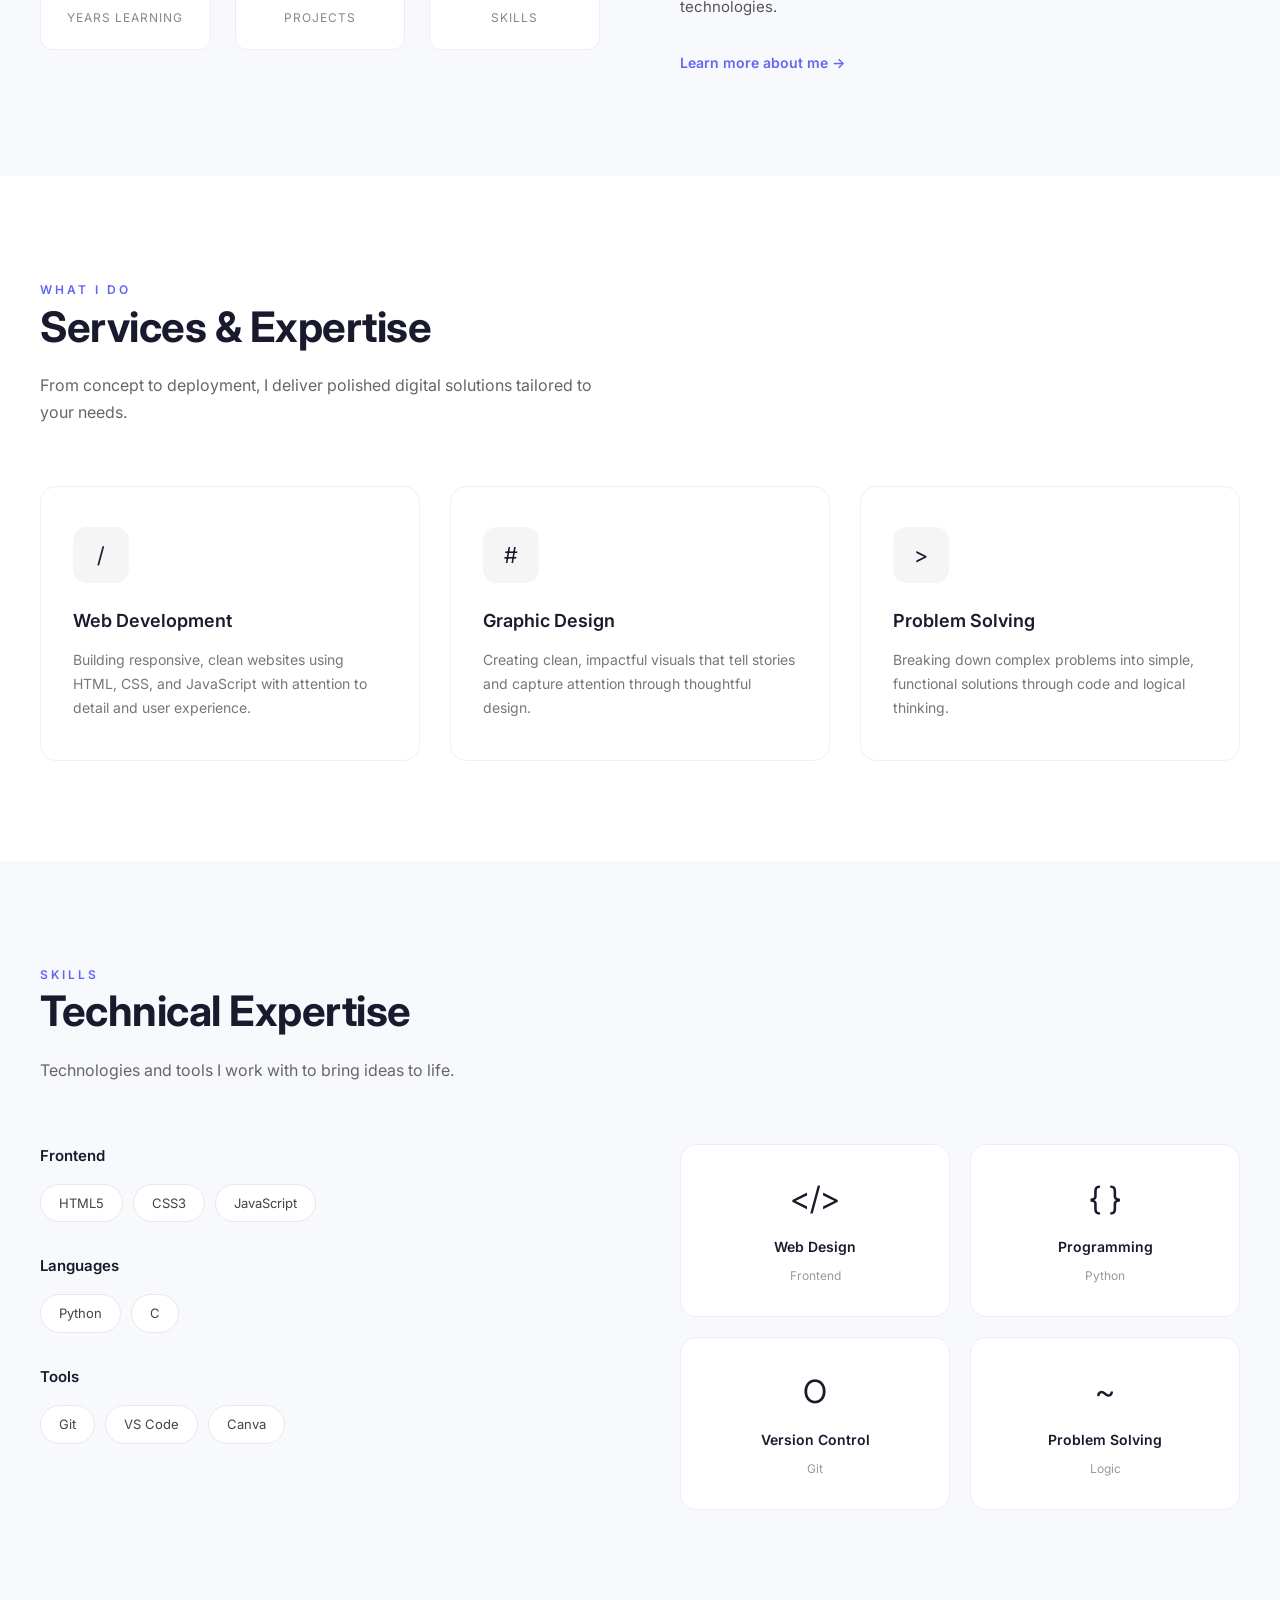
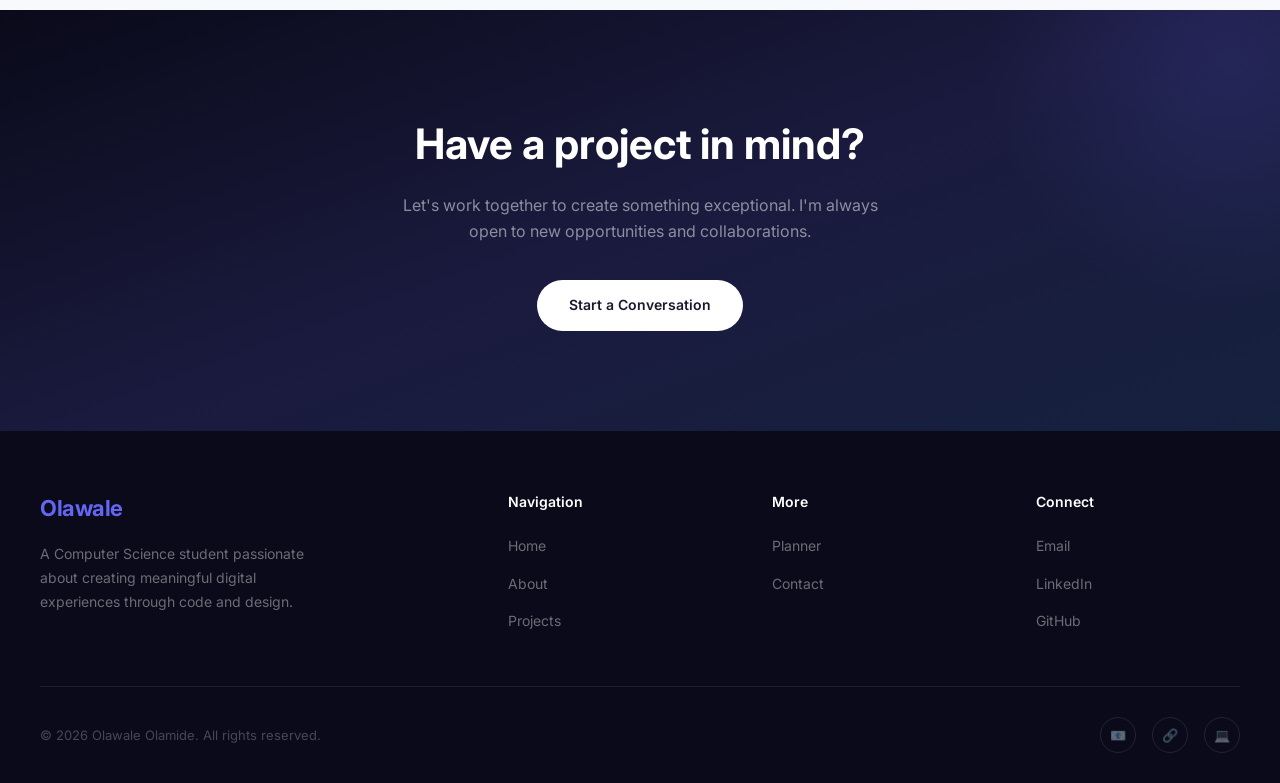
==== commit b52106df: "Update about page layout, text, and skills sections" ====
--- a/index.html
+++ b/index.html
@@ -4,7 +4,7 @@
 <head>
     <meta charset="UTF-8">
     <meta name="viewport" content="width=device-width, initial-scale=1.0">
-    <title>Olawale Olamide - Portfolio</title>
+    <title>Olawale Olamide -My Portfolio</title>
     <link rel="stylesheet" href="styles.css">
 </head>
 
@@ -12,7 +12,7 @@
 
     <nav class="navbar" id="navbar">
         <div class="nav-container">
-            <a href="index.html" class="logo">Olawale</a>
+            <a href="index.html" class="logo">OLAWALE OLAMIDE</a>
             <button class="hamburger" id="hamburger" aria-label="Menu">
                 <span></span>
                 <span></span>
@@ -23,7 +23,7 @@
                 <li><a href="about.html">About</a></li>
                 <li><a href="projects.html">Projects</a></li>
                 <li><a href="planner.html">Planner</a></li>
-                <li><a href="contact.html" class="btn-nav">Contact</a></li>
+                <li><a href="contact.html">Contact</a></li>
             </ul>
         </div>
     </nav>
@@ -72,12 +72,11 @@
                 <div class="about-text reveal reveal-delay-2">
                     <span class="section-label">About Me</span>
                     <h3>Building the future, one line of code at a time</h3>
-                    <p>Hello! I'm a Computer Science student at Miva Open University with a deep passion for web
-                        development and software engineering. I enjoy turning complex problems into simple, elegant
-                        solutions.</p>
-                    <p>When I'm not coding, you'll find me exploring new hiking trails, reading tech blogs, or
-                        contributing to open-source projects. I believe in continuous learning and always strive to push
-                        my boundaries.</p>
+                    <p>My academic journey has given me a strong foundation in analytical thinking and technical problem-solving, which I love applying to hands-on digital projects.</p>
+                    <p>Beyond my studies, I wear a few different hats:</p>
+                    <p><strong>As a Graphic Designer:</strong> I run PixelHub, where I focus on creating eye-catching visuals and event flyers that communicate messages clearly and powerfully.</p>
+                    <p><strong>As a Business Manager:</strong> I oversee the daily operations, team leadership, and data security for a cooperative, which has sharpened my skills in organization and real-world management.</p>
+                    <p>I am always looking for new ways to learn, grow, and bridge the gap between technical systems and creative design. When I am not working on projects or studying, I am usually exploring new design trends or learning about new technologies.</p>
                     <a href="about.html" class="btn-text">Learn more about me &rarr;</a>
                 </div>
             </div>
